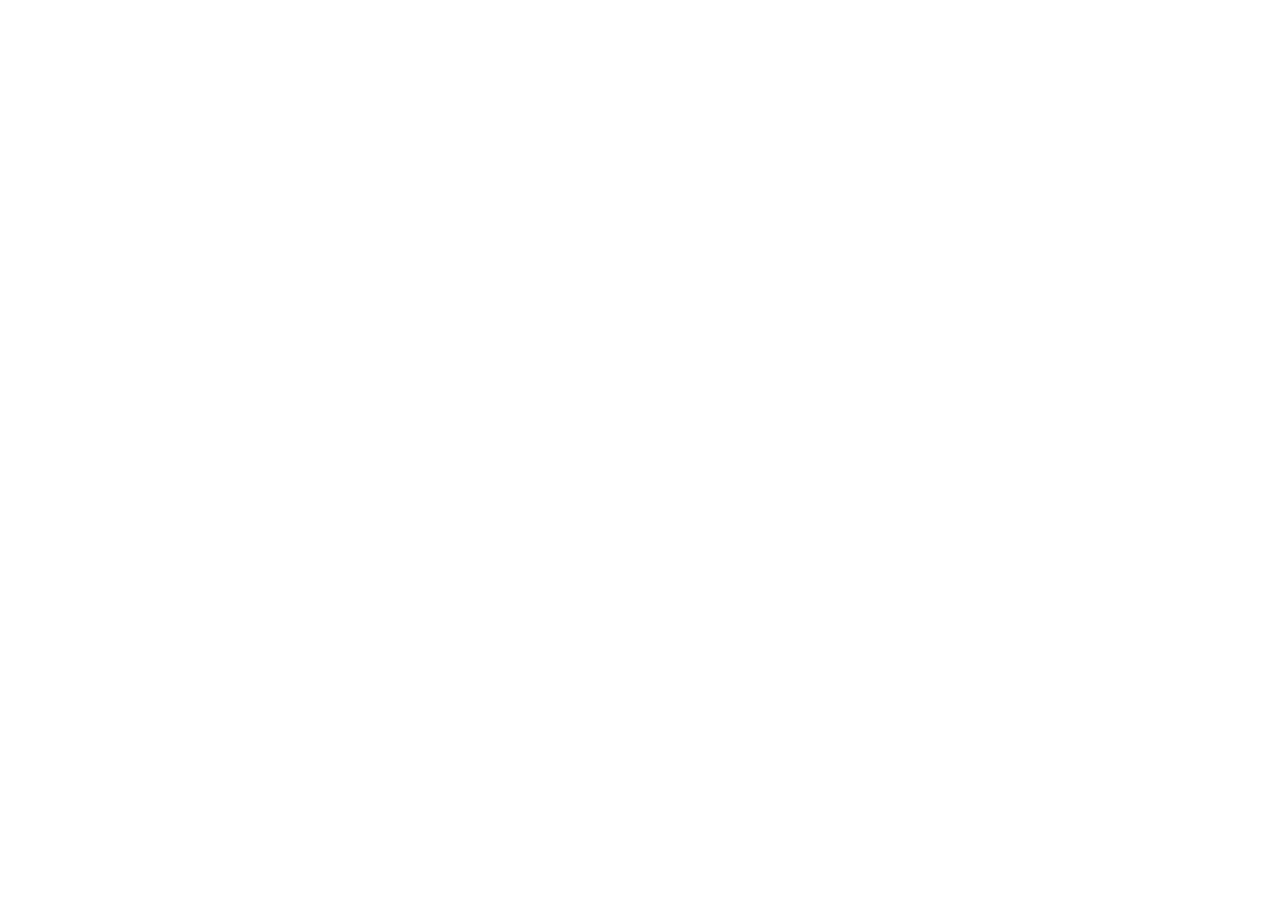
==== banwei.html @ cceb7066 "deploy: banwei.html" ====
<!DOCTYPE html>
<html lang="zh-CN"><head>
<meta charset="utf-8"><meta name="viewport" content="width=device-width,initial-scale=1,maximum-scale=1,user-scalable=no">
<title>测你的「班味」到底有多浓｜打工人特辑</title>
<meta name="description" content="20 道脑洞小题，8 种班味浓度。不聊工作本身，只看那些下班了还赖在身上的小习惯。">
<link rel="stylesheet" href="style.css"></head>
<body><div class="wrap"><div id="app"></div></div>
<script src="config.js"></script><script src="data-banwei.js"></script><script src="quiz.js"></script>
</body></html>
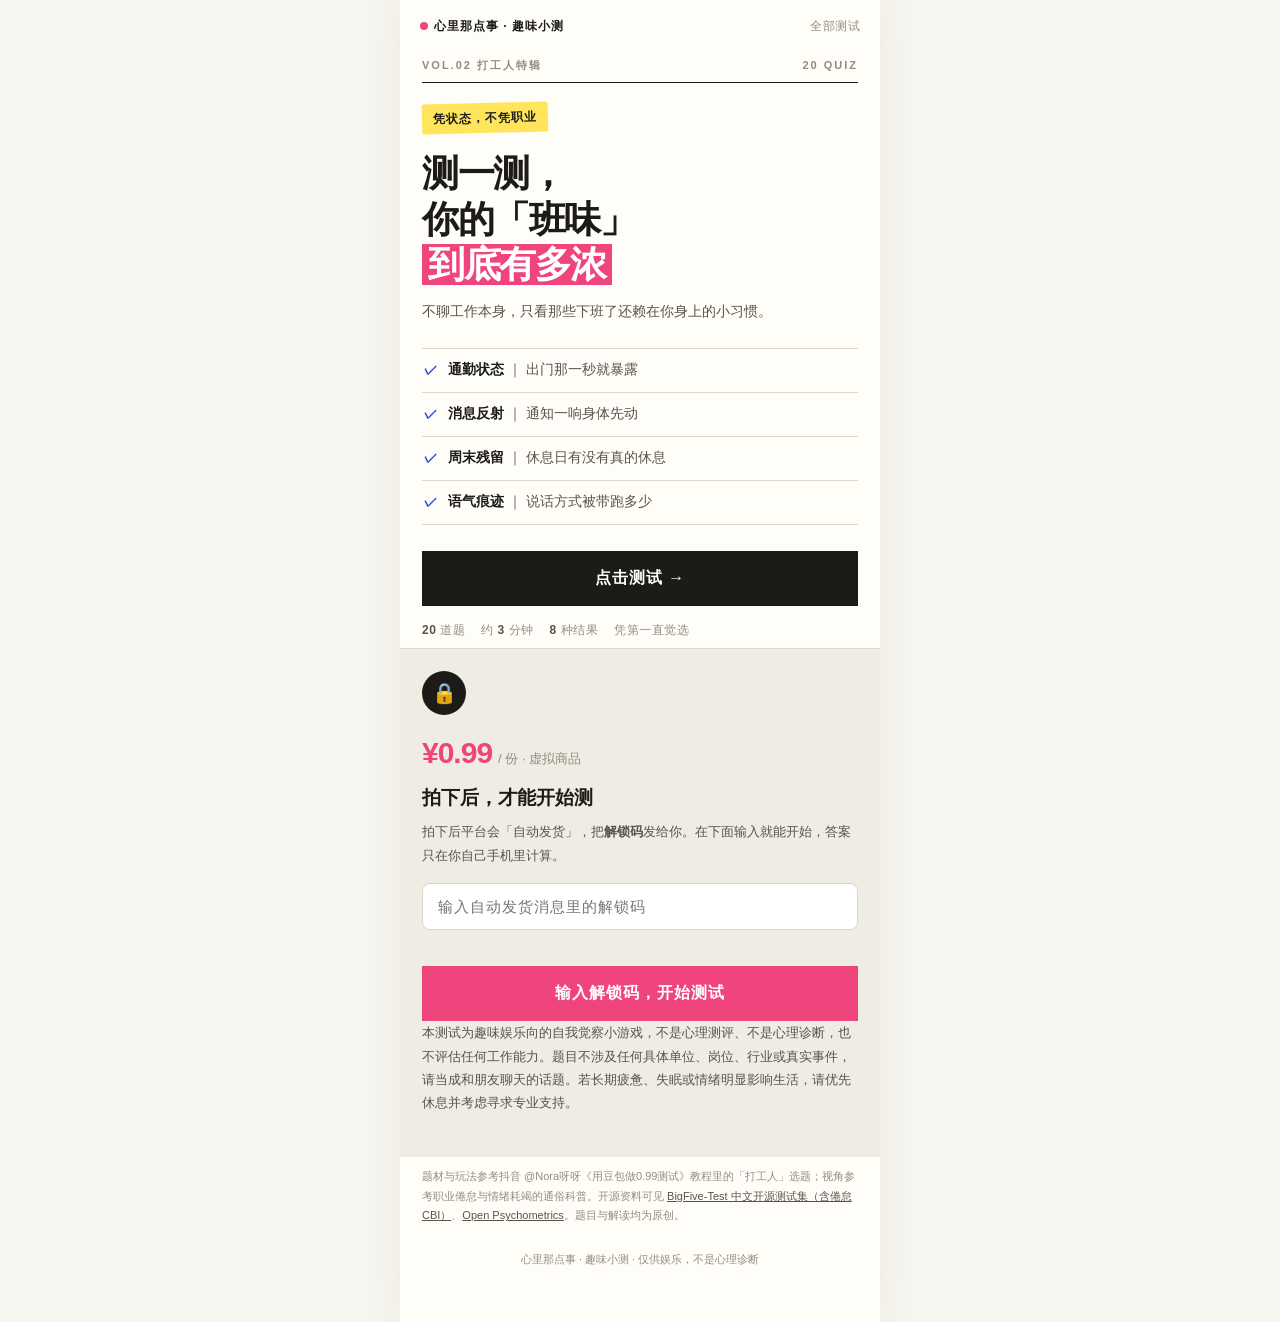
==== commit 69dbf1b6: "deploy: banwei.html" ====
--- a/banwei.html
+++ b/banwei.html
@@ -5,5 +5,5 @@
 <meta name="description" content="20 道脑洞小题，8 种班味浓度。不聊工作本身，只看那些下班了还赖在身上的小习惯。">
 <link rel="stylesheet" href="style.css"></head>
 <body><div class="wrap"><div id="app"></div></div>
-<script src="config.js"></script><script src="data-banwei.js"></script><script src="quiz.js"></script>
+<script src="config.js"></script><script src="analytics.js"></script><script src="data-banwei.js"></script><script src="quiz.js"></script>
 </body></html>
--- a/style.css
+++ b/style.css
@@ -0,0 +1,228 @@
+/* 心里那点事 · 趣味小测 —— 大字报杂志风 */
+:root{
+  --paper:#f7f5ef;
+  --paper2:#efece3;
+  --ink:#1d1b18;
+  --ink2:#5a534b;
+  --ink3:#938b80;
+  --line:#ddd6c9;
+  --hl:#f0457c;         /* 粉高亮 */
+  --hl2:#ffe45c;        /* 黄标签 */
+  --blue:#2f4bd8;
+  --card:#fffdf8;
+  --shadow:0 10px 30px rgba(60,45,30,.09);
+}
+*{box-sizing:border-box;-webkit-tap-highlight-color:transparent}
+html,body{margin:0;padding:0}
+body{
+  background:var(--paper);color:var(--ink);
+  font-family:-apple-system,BlinkMacSystemFont,"PingFang SC","Hiragino Sans GB","Microsoft YaHei",sans-serif;
+  font-size:16px;line-height:1.7;-webkit-font-smoothing:antialiased;
+}
+.wrap{max-width:480px;margin:0 auto;min-height:100vh;padding:0 0 46px;background:var(--card);box-shadow:0 0 40px rgba(60,45,30,.06)}
+.topbar{display:flex;align-items:center;justify-content:space-between;padding:16px 20px 6px;font-size:12px;color:var(--ink3);letter-spacing:.5px}
+.topbar a{color:var(--ink3);text-decoration:none}
+.brand{display:flex;align-items:center;gap:6px;font-weight:700;color:var(--ink);letter-spacing:1px}
+.brand .dot{width:8px;height:8px;border-radius:50%;background:var(--hl)}
+
+/* ---------- 封面 ---------- */
+.cover{padding:14px 22px 8px}
+.vol{display:flex;justify-content:space-between;font-size:11px;letter-spacing:2px;color:var(--ink3);border-bottom:1px solid var(--ink);padding-bottom:7px;margin-bottom:20px;font-weight:600}
+.cover-tag{display:inline-block;background:var(--hl2);color:var(--ink);font-size:12px;font-weight:700;padding:5px 11px;border-radius:2px;transform:rotate(-1.5deg);letter-spacing:1px}
+.cover-title{font-size:37px;line-height:1.22;font-weight:900;letter-spacing:-1.5px;margin:18px 0 12px}
+.cover-title .hl{background:var(--hl);color:#fff;padding:0 6px;box-decoration-break:clone;-webkit-box-decoration-break:clone;display:inline}
+.cover-sub{font-size:14px;color:var(--ink2);margin:0 0 24px;line-height:1.8}
+.checklist{list-style:none;margin:0 0 26px;padding:0;border-top:1px solid var(--line)}
+.checklist li{display:flex;gap:10px;align-items:flex-start;padding:10px 2px;border-bottom:1px solid var(--line);font-size:13.5px;color:var(--ink2)}
+.checklist li .ck{color:var(--blue);font-weight:900;flex:0 0 auto}
+.checklist li b{color:var(--ink);font-weight:700}
+.cover-btn,.btn{
+  display:block;width:100%;border:0;border-radius:0;padding:17px 18px;background:var(--ink);color:#fff;
+  font-size:16px;font-weight:800;letter-spacing:1px;cursor:pointer;font-family:inherit;
+  transition:transform .12s ease,opacity .12s ease;
+}
+.cover-btn:active,.btn:active{transform:scale(.99);opacity:.88}
+.btn.ghost{background:transparent;color:var(--ink2);border:1px solid var(--line);font-weight:600}
+.btn.small{padding:13px;font-size:14px}
+.btn.hl{background:var(--hl)}
+.btn-row{display:flex;gap:10px;margin-top:10px}
+.btn-row .btn{flex:1}
+.meta{display:flex;gap:16px;flex-wrap:wrap;font-size:12px;color:var(--ink3);margin:14px 0 0;letter-spacing:.5px}
+.meta b{color:var(--ink2)}
+
+/* ---------- 付费门禁 ---------- */
+.paywall{margin:0 0 0;border-top:1px solid var(--line);background:var(--paper2);padding:22px 22px 26px}
+.paywall .lock{width:44px;height:44px;border-radius:50%;background:var(--ink);color:#fff;display:flex;align-items:center;justify-content:center;font-size:20px;margin-bottom:12px}
+.paywall h3{font-size:19px;margin:0 0 6px;font-weight:900}
+.paywall p{font-size:13px;color:var(--ink2);margin:0 0 16px;line-height:1.8}
+.price{font-size:30px;font-weight:900;letter-spacing:-1px;color:var(--hl);margin:0 0 4px}
+.price small{font-size:13px;color:var(--ink3);font-weight:500;letter-spacing:0;margin-left:6px}
+.code-input{
+  width:100%;border:1px solid var(--line);background:#fff;border-radius:8px;padding:14px 15px;
+  font-size:15px;letter-spacing:1px;color:var(--ink);font-family:inherit;outline:none;margin-bottom:10px;
+}
+.code-input:focus{border-color:var(--hl)}
+.err{font-size:12.5px;color:var(--hl);min-height:18px;margin:0 0 8px}
+.pay-note{font-size:11.5px;color:var(--ink3);line-height:1.75;margin:14px 0 0}
+
+/* ---------- 答题 ---------- */
+.quiz{padding:22px 22px 0}
+.qcount{font-size:11px;letter-spacing:2px;color:var(--ink3);font-weight:700}
+.progress{height:5px;background:var(--paper2);border-radius:99px;overflow:hidden;margin:9px 0 24px}
+.progress i{display:block;height:100%;background:var(--hl);border-radius:99px;transition:width .25s ease}
+.qtitle{font-size:21px;line-height:1.6;margin:0 0 8px;font-weight:800;letter-spacing:-.3px}
+.qhint{font-size:12.5px;color:var(--ink3);margin:0 0 20px}
+.opts{display:flex;flex-direction:column;gap:10px}
+.opt{
+  border:1.5px solid var(--line);background:#fff;border-radius:10px;padding:14px 15px;
+  font-size:14.5px;color:var(--ink2);cursor:pointer;text-align:left;font-family:inherit;
+  display:flex;align-items:center;gap:11px;transition:all .15s ease;line-height:1.55;
+}
+.opt:active{transform:scale(.99)}
+.opt:hover{border-color:var(--ink)}
+.opt .k{width:24px;height:24px;border-radius:50%;border:1.5px solid var(--line);display:flex;align-items:center;justify-content:center;font-size:11px;font-weight:800;color:var(--ink3);flex:0 0 auto}
+.opt.on{border-color:var(--hl);background:#fff2f6;color:var(--ink)}
+.opt.on .k{background:var(--hl);border-color:var(--hl);color:#fff}
+.backlink{margin-top:20px;text-align:center;font-size:12.5px;color:var(--ink3);cursor:pointer}
+
+/* ---------- 结果 ---------- */
+.result{padding:22px 22px 0}
+.result-tag{font-size:11px;letter-spacing:2px;color:var(--hl);font-weight:800}
+.result-title{font-size:30px;line-height:1.3;margin:10px 0 6px;font-weight:900;letter-spacing:-1px}
+.result-lead{font-size:14px;color:var(--ink2);margin:0 0 18px}
+.concentration{display:flex;align-items:baseline;gap:8px;font-size:13px;color:var(--ink3);margin-bottom:18px}
+.concentration b{font-size:32px;color:var(--hl);font-weight:900;letter-spacing:-1px}
+.result-body{font-size:14.5px;color:var(--ink2);line-height:1.9;border-top:1px solid var(--line);padding-top:16px}
+.result-body p{margin:0 0 12px}
+.bars{margin:20px 0 6px}
+.bar{margin-bottom:11px}
+.bar .lab{display:flex;justify-content:space-between;font-size:12px;color:var(--ink2);margin-bottom:4px}
+.bar .lab b{color:var(--ink)}
+.bar .track{height:7px;background:var(--paper2);border-radius:99px;overflow:hidden}
+.bar .track i{display:block;height:100%;background:var(--hl);border-radius:99px;transition:width .7s ease}
+.bar.top .track i{background:var(--ink)}
+.gift{background:var(--hl2);border-radius:8px;padding:15px 16px;margin:18px 0 0;font-size:14px;color:var(--ink);line-height:1.8;font-weight:600}
+.gift .lab{font-size:10px;letter-spacing:2px;color:var(--ink3);display:block;margin-bottom:5px;font-weight:700}
+.share-box{margin-top:22px;border-top:1px dashed var(--line);padding-top:18px}
+.share-box .lab{font-size:11.5px;color:var(--ink3);margin-bottom:8px;letter-spacing:1px}
+.share-text{background:var(--paper2);border-radius:8px;padding:14px;font-size:13px;color:var(--ink2);line-height:1.8;white-space:pre-wrap}
+.allresults{margin-top:22px;border-top:1px solid var(--line);padding-top:18px}
+.allresults h4{font-size:14px;margin:0 0 12px;font-weight:800}
+.allrow{display:flex;gap:10px;align-items:baseline;padding:8px 0;border-bottom:1px solid var(--paper2);font-size:12.5px;color:var(--ink2)}
+.allrow .n{font-size:11px;color:var(--ink3);width:22px;flex:0 0 auto}
+.allrow .nm{font-weight:700;color:var(--ink);width:92px;flex:0 0 auto}
+.allrow .ds{line-height:1.6}
+
+.note{font-size:11px;color:var(--ink3);line-height:1.8;margin:22px 22px 0;padding-top:14px;border-top:1px solid var(--line)}
+.src{font-size:11px;color:var(--ink3);line-height:1.8;margin:10px 22px 0}
+.src a{color:var(--ink2)}
+.footer{text-align:center;font-size:11px;color:var(--ink3);padding:24px 20px 6px;line-height:1.8}
+.toast{position:fixed;left:50%;bottom:40px;transform:translateX(-50%) translateY(20px);background:rgba(29,27,24,.94);color:#fff;font-size:13px;padding:11px 20px;border-radius:99px;opacity:0;transition:all .25s ease;pointer-events:none;z-index:99}
+.toast.show{opacity:1;transform:translateX(-50%) translateY(0)}
+
+/* ---------- 首页 ---------- */
+.hero{padding:26px 22px 14px}
+.hero .vol{margin-bottom:16px}
+.hero h1{font-size:31px;line-height:1.28;font-weight:900;letter-spacing:-1px;margin:0 0 10px}
+.hero p{font-size:13.5px;color:var(--ink2);margin:0;line-height:1.8}
+.testcard{display:block;text-decoration:none;color:inherit;margin:0 22px 14px;border:1.5px solid var(--ink);border-radius:4px;padding:18px 18px 16px;background:#fff;position:relative;box-shadow:4px 4px 0 var(--ink)}
+.testcard .vol{font-size:10px;border:0;margin:0 0 10px;padding:0;letter-spacing:2px;color:var(--ink3)}
+.testcard h2{font-size:21px;line-height:1.35;margin:0 0 8px;font-weight:900;letter-spacing:-.5px}
+.testcard .hl{background:var(--hl);color:#fff;padding:0 5px}
+.testcard p{font-size:12.5px;color:var(--ink2);margin:0 0 14px;line-height:1.7}
+.testcard .foot{display:flex;justify-content:space-between;align-items:center;font-size:12px;color:var(--ink3);border-top:1px solid var(--line);padding-top:11px}
+.testcard .foot .p{color:var(--hl);font-weight:900;font-size:15px}
+.testcard .foot .go{font-weight:800;color:var(--ink)}
+.notice{margin:8px 22px 0;background:var(--paper2);border-radius:6px;padding:14px 15px;font-size:12px;color:var(--ink2);line-height:1.85}
+.notice b{color:var(--ink)}
+
+/* ============================================================
+   主题一 · 青绿（城市测试）—— 复刻抖音截图封面
+   ============================================================ */
+.wrap.theme-teal{
+  --paper:#fbfaf5;--paper2:#eef4f1;--ink:#1b2421;--ink2:#4c5a54;--ink3:#93a29b;
+  --line:#d9e6e0;--hl:#3f9c8f;--hl2:#d7efe8;--blue:#3f9c8f;--card:#ffffff;
+  --teal:#3f9c8f;--teal-d:#2f7d72;--teal-l:#e6f4f0;
+}
+.theme-teal .brand .dot{background:var(--teal)}
+.theme-teal .cover-title .hl{background:var(--teal)}
+.theme-teal .cover-tag{background:var(--teal);color:#fff;transform:rotate(-1.5deg)}
+.theme-teal .checklist li .ck{
+  width:20px;height:20px;flex:0 0 auto;border-radius:50%;background:var(--teal);color:#fff;
+  display:inline-flex;align-items:center;justify-content:center;font-size:12px;font-weight:900;line-height:1;
+}
+.theme-teal .cover-btn{
+  background:var(--teal);color:#fff;border-radius:99px;font-size:17px;padding:15px;
+  box-shadow:0 6px 16px rgba(63,156,143,.28);max-width:230px;margin:0 auto;
+}
+.theme-teal .btn.hl{background:var(--teal)}
+.theme-teal .code-input:focus{border-color:var(--teal)}
+.theme-teal .price,.theme-teal .result-tag,.theme-teal .concentration b{color:var(--teal-d)}
+.theme-teal .progress i,.theme-teal .bar .track i{background:var(--teal)}
+.theme-teal .opt.on{border-color:var(--teal);background:var(--teal-l);color:var(--ink)}
+.theme-teal .opt.on .k{background:var(--teal);border-color:var(--teal)}
+.theme-teal .opt{border-radius:99px;padding:13px 16px}
+.theme-teal .opt:hover{border-color:var(--teal)}
+.theme-teal .opt .k{border-radius:50%;background:var(--teal-l);border-color:var(--teal-l);color:var(--teal-d)}
+.theme-teal .gift{background:var(--teal-l)}
+.theme-teal .err{color:var(--teal-d)}
+
+/* 4 维度胶囊网格 */
+.checklist.pill{list-style:none;margin:0 0 20px;padding:0;border:0;display:grid;grid-template-columns:1fr 1fr;gap:9px}
+.checklist.pill li{
+  display:flex;gap:8px;align-items:center;border:1.5px solid var(--line);border-radius:99px;
+  padding:9px 11px;background:#fff;font-size:13px;box-shadow:0 2px 8px rgba(40,80,70,.04);
+}
+.checklist.pill li .ck{width:20px;height:20px;flex:0 0 auto;border-radius:50%;background:var(--teal);color:#fff;display:inline-flex;align-items:center;justify-content:center;font-size:12px;font-weight:900;line-height:1}
+.checklist.pill li .pt{display:flex;flex-direction:column;line-height:1.25;min-width:0}
+.checklist.pill li b{font-size:13px;color:var(--ink);font-weight:800}
+.checklist.pill li small{font-size:10.5px;color:var(--ink3);margin-top:2px}
+
+/* 封面插画 */
+.cover-art{margin:6px 0 18px;line-height:0;border-radius:14px;overflow:hidden}
+.cover-art svg{width:100%;height:auto;display:block}
+.slogan{
+  font-family:"Kaiti SC","STKaiti","KaiTi","楷体",cursive;font-style:italic;
+  font-size:17px;color:var(--teal-d);text-align:right;margin:-4px 4px 18px;
+  transform:rotate(-3deg);letter-spacing:1px;font-weight:700;
+}
+.slogan::after{content:"";display:block;width:120px;height:2px;background:var(--teal);margin:5px 0 0 auto;opacity:.55;border-radius:99px;transform:rotate(-2deg)}
+
+/* ============================================================
+   主题二 · 水墨（资治通鉴历史人物）
+   ============================================================ */
+.wrap.theme-ink{
+  --paper:#f3ece0;--paper2:#e9dfcc;--ink:#26221c;--ink2:#5c5344;--ink3:#9a8f7c;
+  --line:#d8ccb4;--hl:#a8402f;--hl2:#ecd9a8;--blue:#6b6a4a;--card:#faf5ea;
+  --seal:#a8402f;
+  font-family:"Songti SC","STSong","SimSun","宋体",serif;
+}
+.theme-ink{background:#e9dfcc}
+.theme-ink .brand .dot{background:var(--seal);border-radius:2px}
+.theme-ink .cover-title{letter-spacing:0}
+.theme-ink .cover-title .hl{background:var(--seal)}
+.theme-ink .cover-tag{background:var(--seal);color:#fff;transform:none;border-radius:2px}
+.theme-ink .checklist li .ck{color:var(--seal);font-weight:900}
+.theme-ink .cover-btn{background:var(--seal);border-radius:2px;box-shadow:3px 3px 0 rgba(168,64,47,.25)}
+.theme-ink .btn.hl{background:var(--seal)}
+.theme-ink .code-input:focus{border-color:var(--seal)}
+.theme-ink .price,.theme-ink .result-tag,.theme-ink .concentration b{color:var(--seal)}
+.theme-ink .progress i,.theme-ink .bar .track i{background:var(--seal)}
+.theme-ink .opt.on{border-color:var(--seal);background:#f6ead9;color:var(--ink)}
+.theme-ink .opt.on .k{background:var(--seal);border-color:var(--seal)}
+.theme-ink .opt{border-radius:3px}
+.theme-ink .gift{background:var(--hl2)}
+.theme-ink .err{color:var(--seal)}
+.theme-ink .checklist.pill li{border-radius:3px;box-shadow:2px 2px 0 rgba(92,83,68,.12)}
+.theme-ink .checklist.pill li .ck{background:var(--seal);border-radius:2px}
+.theme-ink .slogan{color:var(--seal);font-size:16px}
+.theme-ink .slogan::after{background:var(--seal)}
+.theme-ink .result-title,.theme-ink .cover-title,.theme-ink .testcard h2{font-family:"Songti SC","STSong","SimSun",serif}
+
+/* 首页主题色卡片（用内联 class 标注） */
+.testcard.teal-card{box-shadow:4px 4px 0 var(--teal,#3f9c8f);border-color:#3f9c8f}
+.testcard.teal-card .hl{background:#3f9c8f}
+.testcard.teal-card .foot .p{color:#3f9c8f}
+.testcard.ink-card{box-shadow:4px 4px 0 #a8402f;border-color:#a8402f}
+.testcard.ink-card .hl{background:#a8402f}
+.testcard.ink-card .foot .p{color:#a8402f}
